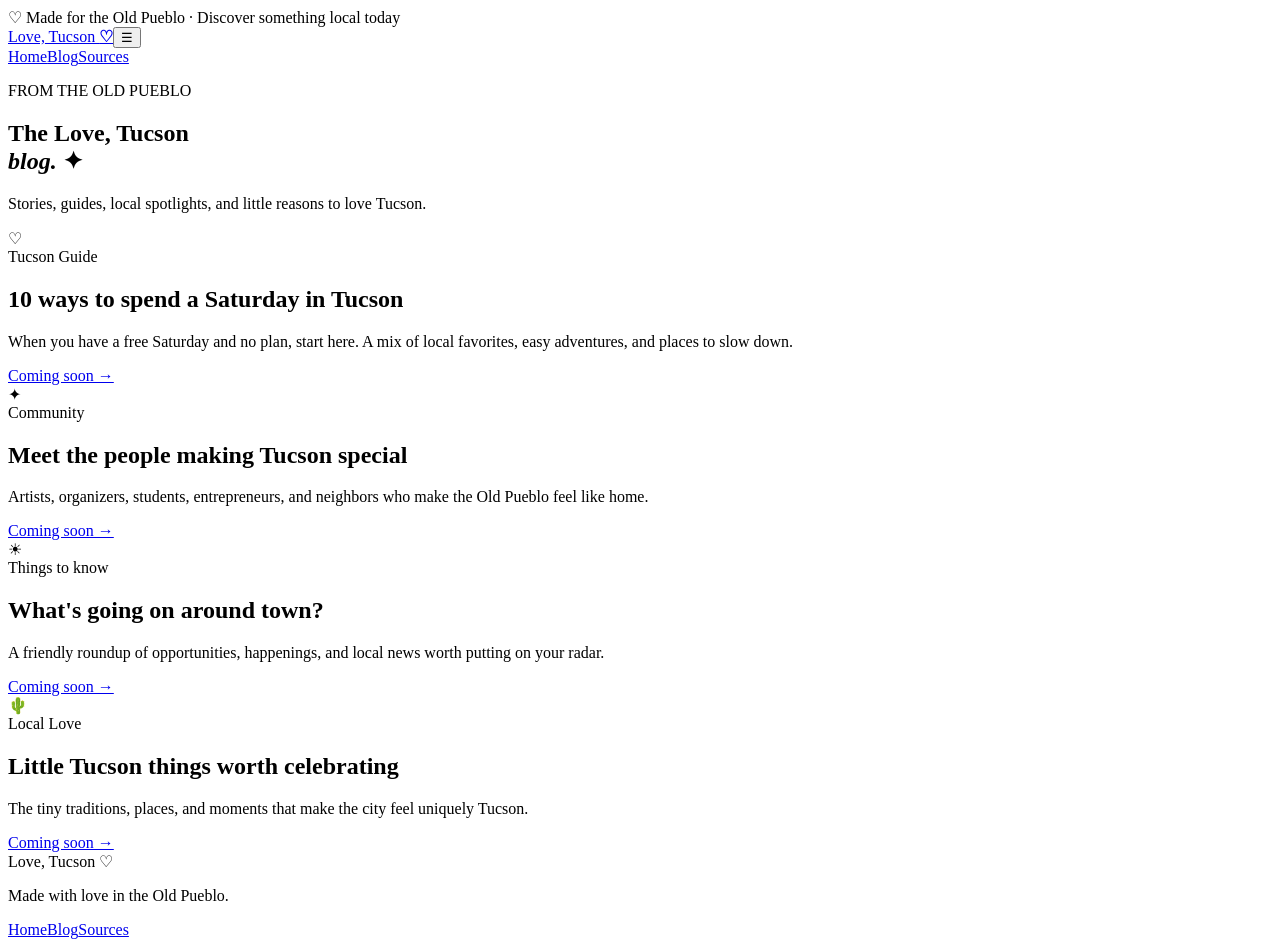
==== blog.html @ 10091507 "Separating Zip Files" ====
<!DOCTYPE html><html lang="en"><head><meta charset="UTF-8"><meta name="viewport" content="width=device-width,initial-scale=1.0"><meta name="description" content="The Love, Tucson blog — guides, community stories, local spotlights, and things to know about Tucson."><title>Blog · Love, Tucson ♡</title><link rel="stylesheet" href="css/style.css"></head><body><div class="announcement">♡ Made for the Old Pueblo · Discover something local today</div><header class="site-header"><a class="brand" href="index.html"><span>Love,</span> Tucson <b>♡</b></a><button class="menu-toggle" aria-label="Open menu">☰</button><nav class="nav"><a href="index.html">Home</a><a class="active" href="blog.html">Blog</a><a href="sources.html">Sources</a></nav></header><main><section class="page-hero"><p class="eyebrow">FROM THE OLD PUEBLO</p><h1>The Love, Tucson<br><em>blog.</em> ✦</h1><p>Stories, guides, local spotlights, and little reasons to love Tucson.</p></section><section class="blog-grid"><article class="blog-card featured"><div class="blog-illustration pink">♡</div><div class="blog-body"><span class="tag">Tucson Guide</span><h2>10 ways to spend a Saturday in Tucson</h2><p>When you have a free Saturday and no plan, start here. A mix of local favorites, easy adventures, and places to slow down.</p><a href="#" onclick="return false">Coming soon →</a></div></article><article class="blog-card"><div class="blog-illustration sage">✦</div><div class="blog-body"><span class="tag">Community</span><h2>Meet the people making Tucson special</h2><p>Artists, organizers, students, entrepreneurs, and neighbors who make the Old Pueblo feel like home.</p><a href="#" onclick="return false">Coming soon →</a></div></article><article class="blog-card"><div class="blog-illustration tan">☀</div><div class="blog-body"><span class="tag">Things to know</span><h2>What's going on around town?</h2><p>A friendly roundup of opportunities, happenings, and local news worth putting on your radar.</p><a href="#" onclick="return false">Coming soon →</a></div></article><article class="blog-card"><div class="blog-illustration cream">🌵</div><div class="blog-body"><span class="tag">Local Love</span><h2>Little Tucson things worth celebrating</h2><p>The tiny traditions, places, and moments that make the city feel uniquely Tucson.</p><a href="#" onclick="return false">Coming soon →</a></div></article></section></main><footer><div class="footer-brand">Love, Tucson ♡</div><p>Made with love in the Old Pueblo.</p><div class="footer-links"><a href="index.html">Home</a><a href="blog.html">Blog</a><a href="sources.html">Sources</a></div></footer><script src="js/main.js"></script></body></html>
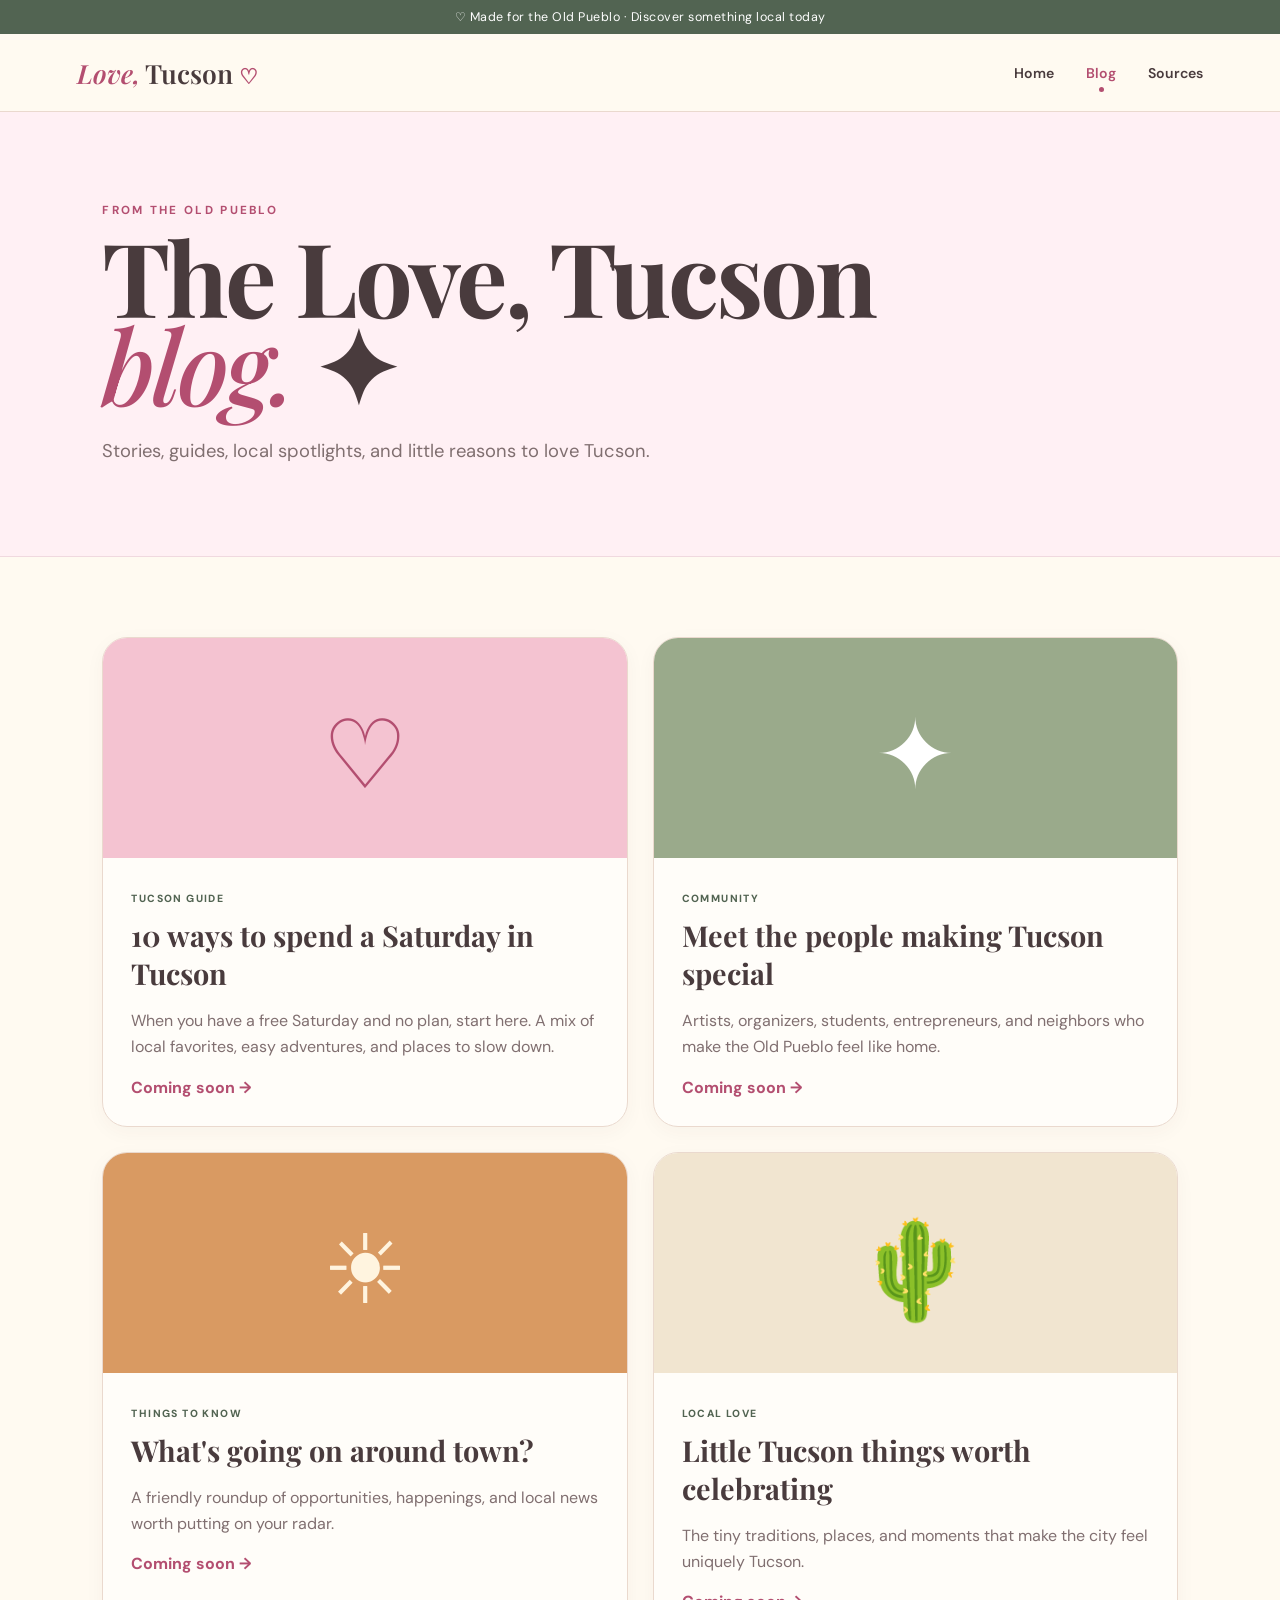
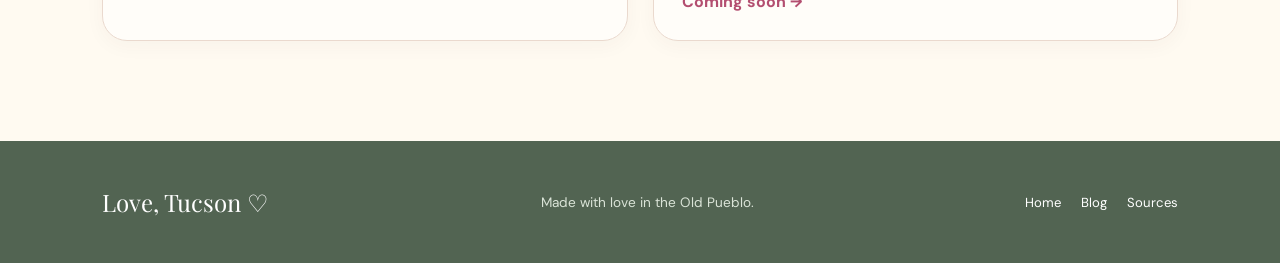
==== commit 324410c4: "Add files via upload" ====
--- a/blog.html
+++ b/blog.html
@@ -1 +1,5 @@
-<!DOCTYPE html><html lang="en"><head><meta charset="UTF-8"><meta name="viewport" content="width=device-width,initial-scale=1.0"><meta name="description" content="The Love, Tucson blog — guides, community stories, local spotlights, and things to know about Tucson."><title>Blog · Love, Tucson ♡</title><link rel="stylesheet" href="css/style.css"></head><body><div class="announcement">♡ Made for the Old Pueblo · Discover something local today</div><header class="site-header"><a class="brand" href="index.html"><span>Love,</span> Tucson <b>♡</b></a><button class="menu-toggle" aria-label="Open menu">☰</button><nav class="nav"><a href="index.html">Home</a><a class="active" href="blog.html">Blog</a><a href="sources.html">Sources</a></nav></header><main><section class="page-hero"><p class="eyebrow">FROM THE OLD PUEBLO</p><h1>The Love, Tucson<br><em>blog.</em> ✦</h1><p>Stories, guides, local spotlights, and little reasons to love Tucson.</p></section><section class="blog-grid"><article class="blog-card featured"><div class="blog-illustration pink">♡</div><div class="blog-body"><span class="tag">Tucson Guide</span><h2>10 ways to spend a Saturday in Tucson</h2><p>When you have a free Saturday and no plan, start here. A mix of local favorites, easy adventures, and places to slow down.</p><a href="#" onclick="return false">Coming soon →</a></div></article><article class="blog-card"><div class="blog-illustration sage">✦</div><div class="blog-body"><span class="tag">Community</span><h2>Meet the people making Tucson special</h2><p>Artists, organizers, students, entrepreneurs, and neighbors who make the Old Pueblo feel like home.</p><a href="#" onclick="return false">Coming soon →</a></div></article><article class="blog-card"><div class="blog-illustration tan">☀</div><div class="blog-body"><span class="tag">Things to know</span><h2>What's going on around town?</h2><p>A friendly roundup of opportunities, happenings, and local news worth putting on your radar.</p><a href="#" onclick="return false">Coming soon →</a></div></article><article class="blog-card"><div class="blog-illustration cream">🌵</div><div class="blog-body"><span class="tag">Local Love</span><h2>Little Tucson things worth celebrating</h2><p>The tiny traditions, places, and moments that make the city feel uniquely Tucson.</p><a href="#" onclick="return false">Coming soon →</a></div></article></section></main><footer><div class="footer-brand">Love, Tucson ♡</div><p>Made with love in the Old Pueblo.</p><div class="footer-links"><a href="index.html">Home</a><a href="blog.html">Blog</a><a href="sources.html">Sources</a></div></footer><script src="js/main.js"></script></body></html>
+<!DOCTYPE html><html lang="en"><head><meta charset="UTF-8"><meta name="viewport" content="width=device-width,initial-scale=1.0"><meta name="description" content="The Love, Tucson blog — guides, community stories, local spotlights, and things to know about Tucson."><title>Blog · Love, Tucson ♡</title><style>
+@import url('https://fonts.googleapis.com/css2?family=DM+Sans:wght@400;500;600;700&family=Playfair+Display:ital,wght@0,500;0,600;1,500;1,600&display=swap');
+:root{--pink:#f4c3d1;--pink-light:#fff0f4;--pink-dark:#b34e70;--sage:#9aaa8b;--sage-dark:#526452;--tan:#d99a62;--cream:#fffaf1;--paper:#fffdf9;--ink:#493b3d;--muted:#806f70;--line:#ead9ce;--shadow:0 18px 45px rgba(95,65,54,.09)}*{box-sizing:border-box}html{scroll-behavior:smooth}body{margin:0;background:var(--cream);color:var(--ink);font-family:'DM Sans',Arial,sans-serif}body:before{content:"";position:fixed;inset:0;pointer-events:none;opacity:.13;background-image:radial-gradient(#a66f70 .7px,transparent .7px);background-size:20px 20px;z-index:-1}a{color:inherit}.announcement{background:var(--sage-dark);color:#fff;padding:9px 6%;text-align:center;font-size:.78rem;letter-spacing:.5px}.site-header{height:78px;padding:0 6%;display:flex;align-items:center;justify-content:space-between;border-bottom:1px solid var(--line);background:rgba(255,250,241,.94);backdrop-filter:blur(12px);position:sticky;top:0;z-index:20}.brand{text-decoration:none;font-family:'Playfair Display',serif;font-size:1.65rem;font-weight:600}.brand span{color:var(--pink-dark);font-style:italic}.brand b{color:var(--pink-dark);font-size:1.3rem}.nav{display:flex;gap:32px}.nav a{text-decoration:none;font-weight:600;font-size:.88rem;position:relative}.nav a.active,.nav a:hover{color:var(--pink-dark)}.nav a.active:after{content:"";position:absolute;left:0;right:0;bottom:-10px;margin:auto;width:5px;height:5px;background:var(--pink-dark);border-radius:50%}.menu-toggle{display:none;border:0;background:none;font-size:1.5rem}.hero{min-height:650px;padding:85px 8% 60px;display:grid;grid-template-columns:1fr 1fr;gap:40px;align-items:center;overflow:hidden}.eyebrow{color:var(--pink-dark);font-weight:700;font-size:.73rem;letter-spacing:2.3px;margin:0 0 14px}.hero h1,.page-hero h1{font-family:'Playfair Display',serif;font-size:clamp(4rem,8vw,7.2rem);line-height:.86;margin:0;color:var(--ink);letter-spacing:-3px}.hero h1 em,.page-hero h1 em{color:var(--pink-dark);font-weight:500}.lead{font-size:1.18rem;line-height:1.75;max-width:610px;color:var(--muted);margin:30px 0}.hero-actions{display:flex;align-items:center;gap:25px}.button{display:inline-block;border:0;background:var(--pink-dark);color:#fff;text-decoration:none;padding:14px 22px;border-radius:999px;font-weight:700;font-size:.86rem;cursor:pointer;box-shadow:0 8px 18px rgba(179,78,112,.2)}.button:hover{transform:translateY(-1px)}.button.secondary{background:var(--sage-dark)}.text-link{font-weight:700;text-decoration:none;color:var(--pink-dark)}.desert-scene{height:440px;position:relative}.sun{position:absolute;width:175px;height:175px;border-radius:50%;background:#efbd7c;top:25px;right:14%}.mountain{position:absolute;bottom:50px;left:-10%;width:125%;height:240px;clip-path:polygon(0 75%,18% 42%,33% 63%,49% 20%,64% 52%,77% 35%,100% 72%,100% 100%,0 100%)}.mountain-back{background:#dcb17e;opacity:.8}.mountain-front{background:var(--sage);bottom:0;clip-path:polygon(0 78%,22% 45%,36% 65%,56% 28%,70% 55%,83% 40%,100% 70%,100% 100%,0 100%)}.cactus{position:absolute;background:var(--sage-dark);width:25px;border-radius:20px;bottom:50px}.cactus:before,.cactus:after{content:"";position:absolute;background:inherit;border-radius:18px}.cactus-one{height:135px;right:20%;}.cactus-one:before{width:55px;height:25px;left:-36px;top:58px}.cactus-one:after{width:25px;height:65px;right:-17px;top:75px}.cactus-two{height:85px;right:7%;bottom:50px}.flower{position:absolute;right:18%;bottom:183px;color:var(--pink-dark);font-size:1.6rem}.intro-strip{background:var(--pink-light);padding:55px 8%;display:grid;grid-template-columns:repeat(3,1fr);gap:45px;border-top:1px solid #f1d8df;border-bottom:1px solid #f1d8df}.intro-strip span{font-family:'Playfair Display',serif;color:var(--tan);font-size:1.4rem}.intro-strip h2{font-family:'Playfair Display',serif;font-size:1.55rem;margin:8px 0}.intro-strip p{color:var(--muted);line-height:1.6;margin:0}.events-section{padding:90px 8%}.section-heading{display:flex;justify-content:space-between;align-items:end;gap:30px;margin-bottom:30px}.section-heading h2,.feature h2,.newsletter h2,.source-intro h2,.source-note h2{font-family:'Playfair Display',serif;font-size:2.8rem;margin:0;line-height:1}.section-heading h2 span{color:var(--pink-dark)}.filters{display:flex;gap:7px;flex-wrap:wrap}.filter{border:1px solid var(--line);background:var(--paper);padding:9px 13px;border-radius:999px;color:var(--muted);font-weight:600;cursor:pointer}.filter.active,.filter:hover{background:var(--pink);color:var(--ink);border-color:var(--pink)}.event-layout{display:grid;grid-template-columns:1.35fr .65fr;gap:25px}.event-list{display:grid;gap:13px}.event-card{width:100%;display:grid;grid-template-columns:75px 1fr 30px;gap:18px;align-items:center;text-align:left;background:var(--paper);border:1px solid var(--line);border-radius:20px;padding:16px;cursor:pointer;color:var(--ink);box-shadow:0 5px 20px rgba(80,55,45,.04)}.event-card:hover{border-color:var(--pink-dark);transform:translateY(-2px);box-shadow:var(--shadow)}.event-date{background:var(--pink-light);border-radius:15px;text-align:center;padding:10px 5px;color:var(--pink-dark)}.event-date strong{font-family:'Playfair Display',serif;font-size:1.7rem;display:block}.event-date span{font-size:.72rem;text-transform:uppercase;font-weight:700}.event-info .tag,.tag{font-size:.65rem;text-transform:uppercase;letter-spacing:1.4px;color:var(--sage-dark);font-weight:800}.event-info h3{margin:4px 0 7px;font-family:'Playfair Display',serif;font-size:1.35rem}.event-info p{margin:3px 0;color:var(--muted);font-size:.8rem}.event-arrow{font-size:1.3rem;color:var(--pink-dark)}.calendar-card{background:var(--sage-dark);color:#fff;border-radius:25px;padding:25px;box-shadow:var(--shadow);align-self:start;position:sticky;top:105px}.calendar-top{display:flex;align-items:center;justify-content:space-between;font-family:'Playfair Display',serif;font-size:1.35rem;margin-bottom:22px}.calendar-top button{width:34px;height:34px;border-radius:50%;border:0;background:rgba(255,255,255,.13);color:#fff;font-size:1.5rem;cursor:pointer}.weekdays,.calendar-grid{display:grid;grid-template-columns:repeat(7,1fr);gap:5px}.weekdays{font-size:.62rem;text-transform:uppercase;color:#cad7c4;text-align:center;margin-bottom:7px}.calendar-day{height:43px;border:0;background:transparent;color:#fff;border-radius:10px;position:relative;cursor:default}.calendar-day.has-event{background:#f7d9e1;color:var(--pink-dark);font-weight:700;cursor:pointer}.calendar-day.has-event:hover{background:#fff}.calendar-day b{position:absolute;font-size:.58rem;right:4px;bottom:2px}.calendar-note{font-size:.72rem;color:#d6e0d2;margin:18px 0 0}.feature{margin:0 8% 90px;background:var(--paper);border:1px solid var(--line);border-radius:30px;padding:50px;display:grid;grid-template-columns:.8fr 1.2fr;gap:55px;align-items:center;box-shadow:var(--shadow)}.feature p:not(.eyebrow){color:var(--muted);line-height:1.75}.feature-art{height:280px;background:var(--pink-light);border-radius:25px;display:flex;align-items:center;justify-content:center;position:relative;overflow:hidden}.heart-big{font-size:10rem;color:var(--pink-dark);text-shadow:12px 15px 0 #e9a9bb;transform:rotate(-8deg)}.sparkle{position:absolute;color:var(--tan);font-size:2rem}.s1{top:40px;left:65px}.s2{bottom:45px;right:60px}.newsletter{margin:0 8% 90px;background:var(--tan);border-radius:30px;padding:40px 50px;display:grid;grid-template-columns:1fr 1fr;align-items:center;gap:25px}.newsletter .eyebrow{color:#6e4b36}.newsletter h2{font-size:2.5rem}.newsletter p:not(.eyebrow){max-width:550px}.newsletter form{display:flex;gap:10px}.newsletter input{flex:1;border:0;border-radius:999px;padding:15px 18px;background:#fffaf3;outline:none}.signup-message{grid-column:2;margin:0;font-size:.8rem}.page-hero{padding:90px 8% 70px;background:var(--pink-light);border-bottom:1px solid #f0d9df}.page-hero p:last-child{max-width:650px;color:var(--muted);font-size:1.15rem;line-height:1.7;margin-top:28px}.blog-grid{padding:80px 8% 100px;display:grid;grid-template-columns:repeat(2,1fr);gap:25px}.blog-card{background:var(--paper);border:1px solid var(--line);border-radius:25px;overflow:hidden;box-shadow:0 5px 20px rgba(80,55,45,.04)}.blog-illustration{height:220px;display:flex;align-items:center;justify-content:center;font-size:6rem;font-family:'Playfair Display',serif}.blog-illustration.pink{background:var(--pink);color:var(--pink-dark)}.blog-illustration.sage{background:var(--sage);color:#fff}.blog-illustration.tan{background:var(--tan);color:#fff4df}.blog-illustration.cream{background:#f1e5d0;color:var(--sage-dark)}.blog-body{padding:28px}.blog-body h2{font-family:'Playfair Display',serif;font-size:1.8rem;margin:9px 0}.blog-body p{color:var(--muted);line-height:1.65}.blog-body a{color:var(--pink-dark);font-weight:700;text-decoration:none}.sources-wrap{padding:80px 8%;display:grid;grid-template-columns:.65fr 1.35fr;gap:70px}.source-intro p{color:var(--muted);line-height:1.7}.source-list{display:grid;gap:10px}.source-item{display:grid;grid-template-columns:40px 1fr 30px;align-items:center;gap:15px;padding:22px;border:1px solid var(--line);border-radius:18px;text-decoration:none;background:var(--paper)}.source-item:hover{border-color:var(--pink-dark)}.source-item>span{font-family:'Playfair Display',serif;color:var(--tan)}.source-item h3{margin:0 0 5px;font-family:'Playfair Display',serif;font-size:1.3rem}.source-item p{margin:0;color:var(--muted);font-size:.84rem;line-height:1.5}.source-item>b{color:var(--pink-dark)}.source-note{margin:0 8% 90px;padding:40px;background:var(--sage);border-radius:25px}.source-note h2{font-size:2rem}.source-note p{max-width:800px;line-height:1.7;color:#f5f7f0}.modal{display:none;position:fixed;inset:0;z-index:50;align-items:center;justify-content:center;padding:20px}.modal.show{display:flex}.modal-backdrop{position:absolute;inset:0;background:rgba(55,42,43,.58);backdrop-filter:blur(3px)}.modal-box{position:relative;background:var(--cream);max-width:560px;width:100%;border-radius:28px;padding:38px;box-shadow:0 30px 80px rgba(0,0,0,.2)}.modal-close{position:absolute;right:18px;top:14px;border:0;background:none;color:var(--pink-dark);font-size:2rem;cursor:pointer}.modal-box h2{font-family:'Playfair Display',serif;font-size:2.5rem;margin:0 0 20px}.modal-meta{display:flex;flex-wrap:wrap;gap:8px;margin-bottom:20px}.modal-meta span{background:var(--pink-light);color:var(--pink-dark);padding:7px 10px;border-radius:999px;font-size:.75rem;font-weight:700}.modal-box>p:not(.eyebrow){color:var(--muted);line-height:1.7}.modal-open{overflow:hidden}.empty{padding:30px;background:var(--paper);border:1px dashed var(--line);border-radius:20px;color:var(--muted)}footer{background:var(--sage-dark);color:#fff;padding:45px 8%;display:flex;align-items:center;justify-content:space-between;gap:20px}footer p{margin:0;color:#dbe4d8;font-size:.85rem}.footer-brand{font-family:'Playfair Display',serif;font-size:1.5rem}.footer-links{display:flex;gap:20px}.footer-links a{text-decoration:none;font-size:.82rem}@media(max-width:850px){.menu-toggle{display:block}.nav{display:none;position:absolute;top:78px;left:0;right:0;background:var(--cream);padding:20px 6%;border-bottom:1px solid var(--line);flex-direction:column;gap:18px}.nav.open{display:flex}.nav a.active:after{display:none}.hero{grid-template-columns:1fr;padding-top:55px}.desert-scene{height:300px}.intro-strip,.event-layout,.feature,.newsletter,.sources-wrap{grid-template-columns:1fr}.section-heading{align-items:start;flex-direction:column}.calendar-card{position:static}.feature{padding:25px}.newsletter{padding:30px}.signup-message{grid-column:1}.blog-grid{grid-template-columns:1fr}footer{flex-direction:column;align-items:flex-start}}@media(max-width:520px){.hero,.events-section,.page-hero,.blog-grid,.sources-wrap{padding-left:5%;padding-right:5%}.feature,.newsletter,.source-note{margin-left:5%;margin-right:5%}.hero h1,.page-hero h1{font-size:4rem}.section-heading h2{font-size:2.2rem}.event-card{grid-template-columns:58px 1fr 15px}.newsletter form{flex-direction:column}.announcement{font-size:.68rem}.site-header{padding:0 5%}}
+
+</style></head><body><div class="announcement">♡ Made for the Old Pueblo · Discover something local today</div><header class="site-header"><a class="brand" href="index.html"><span>Love,</span> Tucson <b>♡</b></a><button class="menu-toggle" aria-label="Open menu">☰</button><nav class="nav"><a href="index.html">Home</a><a class="active" href="blog.html">Blog</a><a href="sources.html">Sources</a></nav></header><main><section class="page-hero"><p class="eyebrow">FROM THE OLD PUEBLO</p><h1>The Love, Tucson<br><em>blog.</em> ✦</h1><p>Stories, guides, local spotlights, and little reasons to love Tucson.</p></section><section class="blog-grid"><article class="blog-card featured"><div class="blog-illustration pink">♡</div><div class="blog-body"><span class="tag">Tucson Guide</span><h2>10 ways to spend a Saturday in Tucson</h2><p>When you have a free Saturday and no plan, start here. A mix of local favorites, easy adventures, and places to slow down.</p><a href="#" onclick="return false">Coming soon →</a></div></article><article class="blog-card"><div class="blog-illustration sage">✦</div><div class="blog-body"><span class="tag">Community</span><h2>Meet the people making Tucson special</h2><p>Artists, organizers, students, entrepreneurs, and neighbors who make the Old Pueblo feel like home.</p><a href="#" onclick="return false">Coming soon →</a></div></article><article class="blog-card"><div class="blog-illustration tan">☀</div><div class="blog-body"><span class="tag">Things to know</span><h2>What's going on around town?</h2><p>A friendly roundup of opportunities, happenings, and local news worth putting on your radar.</p><a href="#" onclick="return false">Coming soon →</a></div></article><article class="blog-card"><div class="blog-illustration cream">🌵</div><div class="blog-body"><span class="tag">Local Love</span><h2>Little Tucson things worth celebrating</h2><p>The tiny traditions, places, and moments that make the city feel uniquely Tucson.</p><a href="#" onclick="return false">Coming soon →</a></div></article></section></main><footer><div class="footer-brand">Love, Tucson ♡</div><p>Made with love in the Old Pueblo.</p><div class="footer-links"><a href="index.html">Home</a><a href="blog.html">Blog</a><a href="sources.html">Sources</a></div></footer><script src="js/main.js"></script></body></html>
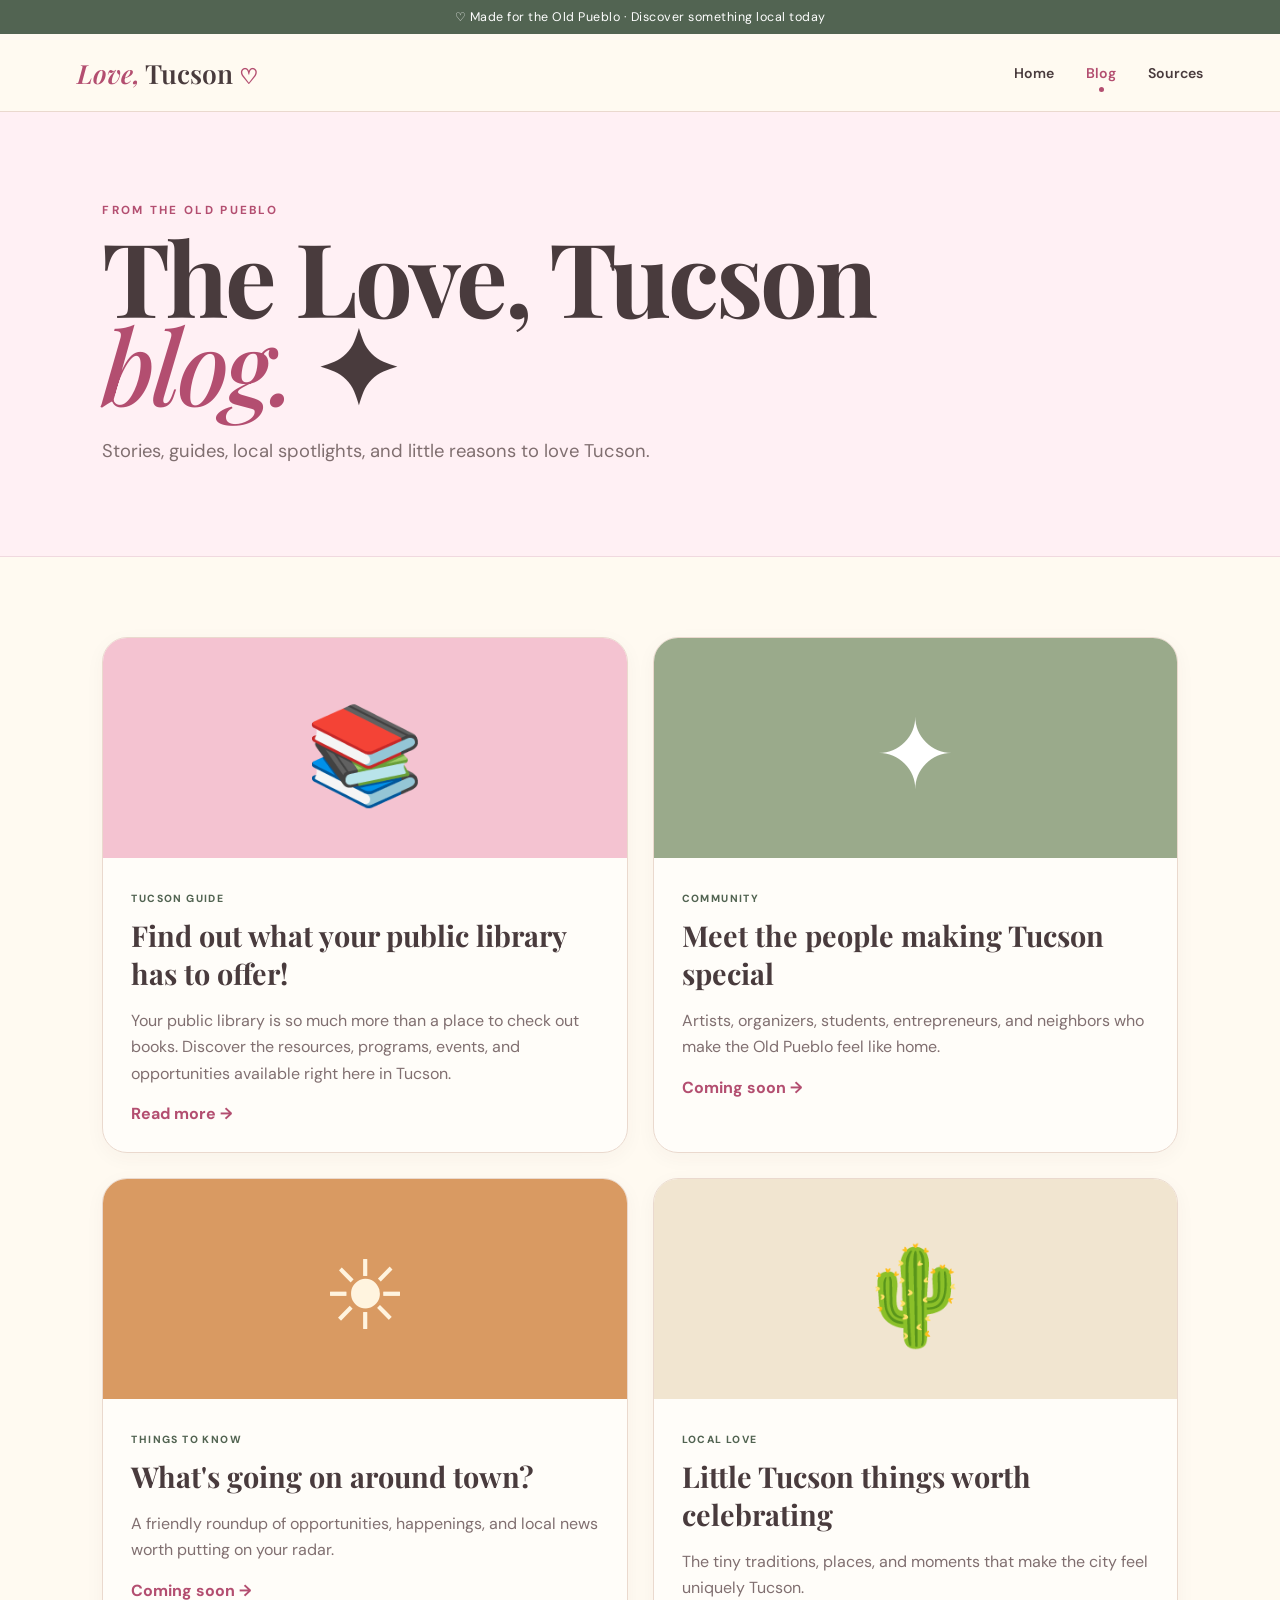
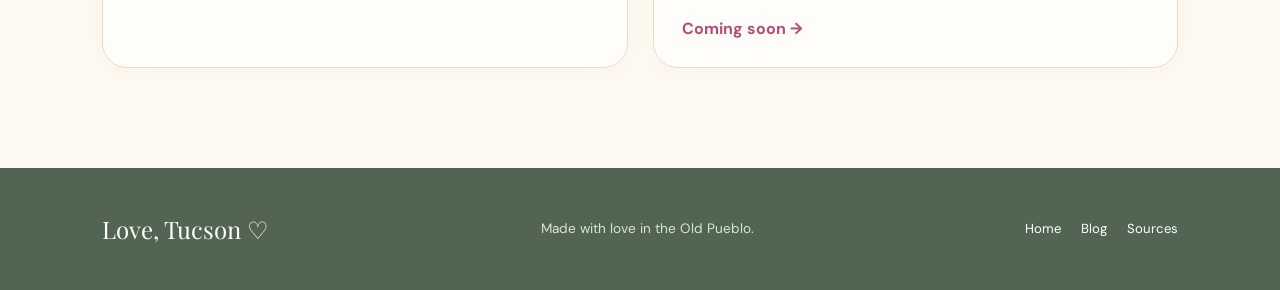
==== commit 676e3909: "Update blog.html Adding a Library Blog Post" ====
--- a/blog.html
+++ b/blog.html
@@ -2,4 +2,24 @@
 @import url('https://fonts.googleapis.com/css2?family=DM+Sans:wght@400;500;600;700&family=Playfair+Display:ital,wght@0,500;0,600;1,500;1,600&display=swap');
 :root{--pink:#f4c3d1;--pink-light:#fff0f4;--pink-dark:#b34e70;--sage:#9aaa8b;--sage-dark:#526452;--tan:#d99a62;--cream:#fffaf1;--paper:#fffdf9;--ink:#493b3d;--muted:#806f70;--line:#ead9ce;--shadow:0 18px 45px rgba(95,65,54,.09)}*{box-sizing:border-box}html{scroll-behavior:smooth}body{margin:0;background:var(--cream);color:var(--ink);font-family:'DM Sans',Arial,sans-serif}body:before{content:"";position:fixed;inset:0;pointer-events:none;opacity:.13;background-image:radial-gradient(#a66f70 .7px,transparent .7px);background-size:20px 20px;z-index:-1}a{color:inherit}.announcement{background:var(--sage-dark);color:#fff;padding:9px 6%;text-align:center;font-size:.78rem;letter-spacing:.5px}.site-header{height:78px;padding:0 6%;display:flex;align-items:center;justify-content:space-between;border-bottom:1px solid var(--line);background:rgba(255,250,241,.94);backdrop-filter:blur(12px);position:sticky;top:0;z-index:20}.brand{text-decoration:none;font-family:'Playfair Display',serif;font-size:1.65rem;font-weight:600}.brand span{color:var(--pink-dark);font-style:italic}.brand b{color:var(--pink-dark);font-size:1.3rem}.nav{display:flex;gap:32px}.nav a{text-decoration:none;font-weight:600;font-size:.88rem;position:relative}.nav a.active,.nav a:hover{color:var(--pink-dark)}.nav a.active:after{content:"";position:absolute;left:0;right:0;bottom:-10px;margin:auto;width:5px;height:5px;background:var(--pink-dark);border-radius:50%}.menu-toggle{display:none;border:0;background:none;font-size:1.5rem}.hero{min-height:650px;padding:85px 8% 60px;display:grid;grid-template-columns:1fr 1fr;gap:40px;align-items:center;overflow:hidden}.eyebrow{color:var(--pink-dark);font-weight:700;font-size:.73rem;letter-spacing:2.3px;margin:0 0 14px}.hero h1,.page-hero h1{font-family:'Playfair Display',serif;font-size:clamp(4rem,8vw,7.2rem);line-height:.86;margin:0;color:var(--ink);letter-spacing:-3px}.hero h1 em,.page-hero h1 em{color:var(--pink-dark);font-weight:500}.lead{font-size:1.18rem;line-height:1.75;max-width:610px;color:var(--muted);margin:30px 0}.hero-actions{display:flex;align-items:center;gap:25px}.button{display:inline-block;border:0;background:var(--pink-dark);color:#fff;text-decoration:none;padding:14px 22px;border-radius:999px;font-weight:700;font-size:.86rem;cursor:pointer;box-shadow:0 8px 18px rgba(179,78,112,.2)}.button:hover{transform:translateY(-1px)}.button.secondary{background:var(--sage-dark)}.text-link{font-weight:700;text-decoration:none;color:var(--pink-dark)}.desert-scene{height:440px;position:relative}.sun{position:absolute;width:175px;height:175px;border-radius:50%;background:#efbd7c;top:25px;right:14%}.mountain{position:absolute;bottom:50px;left:-10%;width:125%;height:240px;clip-path:polygon(0 75%,18% 42%,33% 63%,49% 20%,64% 52%,77% 35%,100% 72%,100% 100%,0 100%)}.mountain-back{background:#dcb17e;opacity:.8}.mountain-front{background:var(--sage);bottom:0;clip-path:polygon(0 78%,22% 45%,36% 65%,56% 28%,70% 55%,83% 40%,100% 70%,100% 100%,0 100%)}.cactus{position:absolute;background:var(--sage-dark);width:25px;border-radius:20px;bottom:50px}.cactus:before,.cactus:after{content:"";position:absolute;background:inherit;border-radius:18px}.cactus-one{height:135px;right:20%;}.cactus-one:before{width:55px;height:25px;left:-36px;top:58px}.cactus-one:after{width:25px;height:65px;right:-17px;top:75px}.cactus-two{height:85px;right:7%;bottom:50px}.flower{position:absolute;right:18%;bottom:183px;color:var(--pink-dark);font-size:1.6rem}.intro-strip{background:var(--pink-light);padding:55px 8%;display:grid;grid-template-columns:repeat(3,1fr);gap:45px;border-top:1px solid #f1d8df;border-bottom:1px solid #f1d8df}.intro-strip span{font-family:'Playfair Display',serif;color:var(--tan);font-size:1.4rem}.intro-strip h2{font-family:'Playfair Display',serif;font-size:1.55rem;margin:8px 0}.intro-strip p{color:var(--muted);line-height:1.6;margin:0}.events-section{padding:90px 8%}.section-heading{display:flex;justify-content:space-between;align-items:end;gap:30px;margin-bottom:30px}.section-heading h2,.feature h2,.newsletter h2,.source-intro h2,.source-note h2{font-family:'Playfair Display',serif;font-size:2.8rem;margin:0;line-height:1}.section-heading h2 span{color:var(--pink-dark)}.filters{display:flex;gap:7px;flex-wrap:wrap}.filter{border:1px solid var(--line);background:var(--paper);padding:9px 13px;border-radius:999px;color:var(--muted);font-weight:600;cursor:pointer}.filter.active,.filter:hover{background:var(--pink);color:var(--ink);border-color:var(--pink)}.event-layout{display:grid;grid-template-columns:1.35fr .65fr;gap:25px}.event-list{display:grid;gap:13px}.event-card{width:100%;display:grid;grid-template-columns:75px 1fr 30px;gap:18px;align-items:center;text-align:left;background:var(--paper);border:1px solid var(--line);border-radius:20px;padding:16px;cursor:pointer;color:var(--ink);box-shadow:0 5px 20px rgba(80,55,45,.04)}.event-card:hover{border-color:var(--pink-dark);transform:translateY(-2px);box-shadow:var(--shadow)}.event-date{background:var(--pink-light);border-radius:15px;text-align:center;padding:10px 5px;color:var(--pink-dark)}.event-date strong{font-family:'Playfair Display',serif;font-size:1.7rem;display:block}.event-date span{font-size:.72rem;text-transform:uppercase;font-weight:700}.event-info .tag,.tag{font-size:.65rem;text-transform:uppercase;letter-spacing:1.4px;color:var(--sage-dark);font-weight:800}.event-info h3{margin:4px 0 7px;font-family:'Playfair Display',serif;font-size:1.35rem}.event-info p{margin:3px 0;color:var(--muted);font-size:.8rem}.event-arrow{font-size:1.3rem;color:var(--pink-dark)}.calendar-card{background:var(--sage-dark);color:#fff;border-radius:25px;padding:25px;box-shadow:var(--shadow);align-self:start;position:sticky;top:105px}.calendar-top{display:flex;align-items:center;justify-content:space-between;font-family:'Playfair Display',serif;font-size:1.35rem;margin-bottom:22px}.calendar-top button{width:34px;height:34px;border-radius:50%;border:0;background:rgba(255,255,255,.13);color:#fff;font-size:1.5rem;cursor:pointer}.weekdays,.calendar-grid{display:grid;grid-template-columns:repeat(7,1fr);gap:5px}.weekdays{font-size:.62rem;text-transform:uppercase;color:#cad7c4;text-align:center;margin-bottom:7px}.calendar-day{height:43px;border:0;background:transparent;color:#fff;border-radius:10px;position:relative;cursor:default}.calendar-day.has-event{background:#f7d9e1;color:var(--pink-dark);font-weight:700;cursor:pointer}.calendar-day.has-event:hover{background:#fff}.calendar-day b{position:absolute;font-size:.58rem;right:4px;bottom:2px}.calendar-note{font-size:.72rem;color:#d6e0d2;margin:18px 0 0}.feature{margin:0 8% 90px;background:var(--paper);border:1px solid var(--line);border-radius:30px;padding:50px;display:grid;grid-template-columns:.8fr 1.2fr;gap:55px;align-items:center;box-shadow:var(--shadow)}.feature p:not(.eyebrow){color:var(--muted);line-height:1.75}.feature-art{height:280px;background:var(--pink-light);border-radius:25px;display:flex;align-items:center;justify-content:center;position:relative;overflow:hidden}.heart-big{font-size:10rem;color:var(--pink-dark);text-shadow:12px 15px 0 #e9a9bb;transform:rotate(-8deg)}.sparkle{position:absolute;color:var(--tan);font-size:2rem}.s1{top:40px;left:65px}.s2{bottom:45px;right:60px}.newsletter{margin:0 8% 90px;background:var(--tan);border-radius:30px;padding:40px 50px;display:grid;grid-template-columns:1fr 1fr;align-items:center;gap:25px}.newsletter .eyebrow{color:#6e4b36}.newsletter h2{font-size:2.5rem}.newsletter p:not(.eyebrow){max-width:550px}.newsletter form{display:flex;gap:10px}.newsletter input{flex:1;border:0;border-radius:999px;padding:15px 18px;background:#fffaf3;outline:none}.signup-message{grid-column:2;margin:0;font-size:.8rem}.page-hero{padding:90px 8% 70px;background:var(--pink-light);border-bottom:1px solid #f0d9df}.page-hero p:last-child{max-width:650px;color:var(--muted);font-size:1.15rem;line-height:1.7;margin-top:28px}.blog-grid{padding:80px 8% 100px;display:grid;grid-template-columns:repeat(2,1fr);gap:25px}.blog-card{background:var(--paper);border:1px solid var(--line);border-radius:25px;overflow:hidden;box-shadow:0 5px 20px rgba(80,55,45,.04)}.blog-illustration{height:220px;display:flex;align-items:center;justify-content:center;font-size:6rem;font-family:'Playfair Display',serif}.blog-illustration.pink{background:var(--pink);color:var(--pink-dark)}.blog-illustration.sage{background:var(--sage);color:#fff}.blog-illustration.tan{background:var(--tan);color:#fff4df}.blog-illustration.cream{background:#f1e5d0;color:var(--sage-dark)}.blog-body{padding:28px}.blog-body h2{font-family:'Playfair Display',serif;font-size:1.8rem;margin:9px 0}.blog-body p{color:var(--muted);line-height:1.65}.blog-body a{color:var(--pink-dark);font-weight:700;text-decoration:none}.sources-wrap{padding:80px 8%;display:grid;grid-template-columns:.65fr 1.35fr;gap:70px}.source-intro p{color:var(--muted);line-height:1.7}.source-list{display:grid;gap:10px}.source-item{display:grid;grid-template-columns:40px 1fr 30px;align-items:center;gap:15px;padding:22px;border:1px solid var(--line);border-radius:18px;text-decoration:none;background:var(--paper)}.source-item:hover{border-color:var(--pink-dark)}.source-item>span{font-family:'Playfair Display',serif;color:var(--tan)}.source-item h3{margin:0 0 5px;font-family:'Playfair Display',serif;font-size:1.3rem}.source-item p{margin:0;color:var(--muted);font-size:.84rem;line-height:1.5}.source-item>b{color:var(--pink-dark)}.source-note{margin:0 8% 90px;padding:40px;background:var(--sage);border-radius:25px}.source-note h2{font-size:2rem}.source-note p{max-width:800px;line-height:1.7;color:#f5f7f0}.modal{display:none;position:fixed;inset:0;z-index:50;align-items:center;justify-content:center;padding:20px}.modal.show{display:flex}.modal-backdrop{position:absolute;inset:0;background:rgba(55,42,43,.58);backdrop-filter:blur(3px)}.modal-box{position:relative;background:var(--cream);max-width:560px;width:100%;border-radius:28px;padding:38px;box-shadow:0 30px 80px rgba(0,0,0,.2)}.modal-close{position:absolute;right:18px;top:14px;border:0;background:none;color:var(--pink-dark);font-size:2rem;cursor:pointer}.modal-box h2{font-family:'Playfair Display',serif;font-size:2.5rem;margin:0 0 20px}.modal-meta{display:flex;flex-wrap:wrap;gap:8px;margin-bottom:20px}.modal-meta span{background:var(--pink-light);color:var(--pink-dark);padding:7px 10px;border-radius:999px;font-size:.75rem;font-weight:700}.modal-box>p:not(.eyebrow){color:var(--muted);line-height:1.7}.modal-open{overflow:hidden}.empty{padding:30px;background:var(--paper);border:1px dashed var(--line);border-radius:20px;color:var(--muted)}footer{background:var(--sage-dark);color:#fff;padding:45px 8%;display:flex;align-items:center;justify-content:space-between;gap:20px}footer p{margin:0;color:#dbe4d8;font-size:.85rem}.footer-brand{font-family:'Playfair Display',serif;font-size:1.5rem}.footer-links{display:flex;gap:20px}.footer-links a{text-decoration:none;font-size:.82rem}@media(max-width:850px){.menu-toggle{display:block}.nav{display:none;position:absolute;top:78px;left:0;right:0;background:var(--cream);padding:20px 6%;border-bottom:1px solid var(--line);flex-direction:column;gap:18px}.nav.open{display:flex}.nav a.active:after{display:none}.hero{grid-template-columns:1fr;padding-top:55px}.desert-scene{height:300px}.intro-strip,.event-layout,.feature,.newsletter,.sources-wrap{grid-template-columns:1fr}.section-heading{align-items:start;flex-direction:column}.calendar-card{position:static}.feature{padding:25px}.newsletter{padding:30px}.signup-message{grid-column:1}.blog-grid{grid-template-columns:1fr}footer{flex-direction:column;align-items:flex-start}}@media(max-width:520px){.hero,.events-section,.page-hero,.blog-grid,.sources-wrap{padding-left:5%;padding-right:5%}.feature,.newsletter,.source-note{margin-left:5%;margin-right:5%}.hero h1,.page-hero h1{font-size:4rem}.section-heading h2{font-size:2.2rem}.event-card{grid-template-columns:58px 1fr 15px}.newsletter form{flex-direction:column}.announcement{font-size:.68rem}.site-header{padding:0 5%}}
 
-</style></head><body><div class="announcement">♡ Made for the Old Pueblo · Discover something local today</div><header class="site-header"><a class="brand" href="index.html"><span>Love,</span> Tucson <b>♡</b></a><button class="menu-toggle" aria-label="Open menu">☰</button><nav class="nav"><a href="index.html">Home</a><a class="active" href="blog.html">Blog</a><a href="sources.html">Sources</a></nav></header><main><section class="page-hero"><p class="eyebrow">FROM THE OLD PUEBLO</p><h1>The Love, Tucson<br><em>blog.</em> ✦</h1><p>Stories, guides, local spotlights, and little reasons to love Tucson.</p></section><section class="blog-grid"><article class="blog-card featured"><div class="blog-illustration pink">♡</div><div class="blog-body"><span class="tag">Tucson Guide</span><h2>10 ways to spend a Saturday in Tucson</h2><p>When you have a free Saturday and no plan, start here. A mix of local favorites, easy adventures, and places to slow down.</p><a href="#" onclick="return false">Coming soon →</a></div></article><article class="blog-card"><div class="blog-illustration sage">✦</div><div class="blog-body"><span class="tag">Community</span><h2>Meet the people making Tucson special</h2><p>Artists, organizers, students, entrepreneurs, and neighbors who make the Old Pueblo feel like home.</p><a href="#" onclick="return false">Coming soon →</a></div></article><article class="blog-card"><div class="blog-illustration tan">☀</div><div class="blog-body"><span class="tag">Things to know</span><h2>What's going on around town?</h2><p>A friendly roundup of opportunities, happenings, and local news worth putting on your radar.</p><a href="#" onclick="return false">Coming soon →</a></div></article><article class="blog-card"><div class="blog-illustration cream">🌵</div><div class="blog-body"><span class="tag">Local Love</span><h2>Little Tucson things worth celebrating</h2><p>The tiny traditions, places, and moments that make the city feel uniquely Tucson.</p><a href="#" onclick="return false">Coming soon →</a></div></article></section></main><footer><div class="footer-brand">Love, Tucson ♡</div><p>Made with love in the Old Pueblo.</p><div class="footer-links"><a href="index.html">Home</a><a href="blog.html">Blog</a><a href="sources.html">Sources</a></div></footer><script src="js/main.js"></script></body></html>
+</style></head><body><div class="announcement">♡ Made for the Old Pueblo · Discover something local today</div><header class="site-header"><a class="brand" href="index.html"><span>Love,</span> Tucson <b>♡</b></a><button class="menu-toggle" aria-label="Open menu">☰</button><nav class="nav"><a href="index.html">Home</a><a class="active" href="blog.html">Blog</a><a href="sources.html">Sources</a></nav></header><main><section class="page-hero"><p class="eyebrow">FROM THE OLD PUEBLO</p><h1>The Love, Tucson<br><em>blog.</em> ✦</h1><p>Stories, guides, local spotlights, and little reasons to love Tucson.</p></section><section class="blog-grid">
+  
+<article class="blog-card featured">
+  <div class="blog-illustration pink">📚</div>
+
+  <div class="blog-body">
+    <span class="tag">Tucson Guide</span>
+
+    <h2>Find out what your public library has to offer!</h2>
+
+    <p>
+      Your public library is so much more than a place to check out books.
+      Discover the resources, programs, events, and opportunities available
+      right here in Tucson.
+    </p>
+
+    <a href="library.html">Read more →</a>
+  </div>
+</article>
+  
+</div></article><article class="blog-card"><div class="blog-illustration sage">✦</div><div class="blog-body"><span class="tag">Community</span><h2>Meet the people making Tucson special</h2><p>Artists, organizers, students, entrepreneurs, and neighbors who make the Old Pueblo feel like home.</p><a href="#" onclick="return false">Coming soon →</a></div></article><article class="blog-card"><div class="blog-illustration tan">☀</div><div class="blog-body"><span class="tag">Things to know</span><h2>What's going on around town?</h2><p>A friendly roundup of opportunities, happenings, and local news worth putting on your radar.</p><a href="#" onclick="return false">Coming soon →</a></div></article><article class="blog-card"><div class="blog-illustration cream">🌵</div><div class="blog-body"><span class="tag">Local Love</span><h2>Little Tucson things worth celebrating</h2><p>The tiny traditions, places, and moments that make the city feel uniquely Tucson.</p><a href="#" onclick="return false">Coming soon →</a></div></article></section></main><footer><div class="footer-brand">Love, Tucson ♡</div><p>Made with love in the Old Pueblo.</p><div class="footer-links"><a href="index.html">Home</a><a href="blog.html">Blog</a><a href="sources.html">Sources</a></div></footer><script src="js/main.js"></script></body></html>
